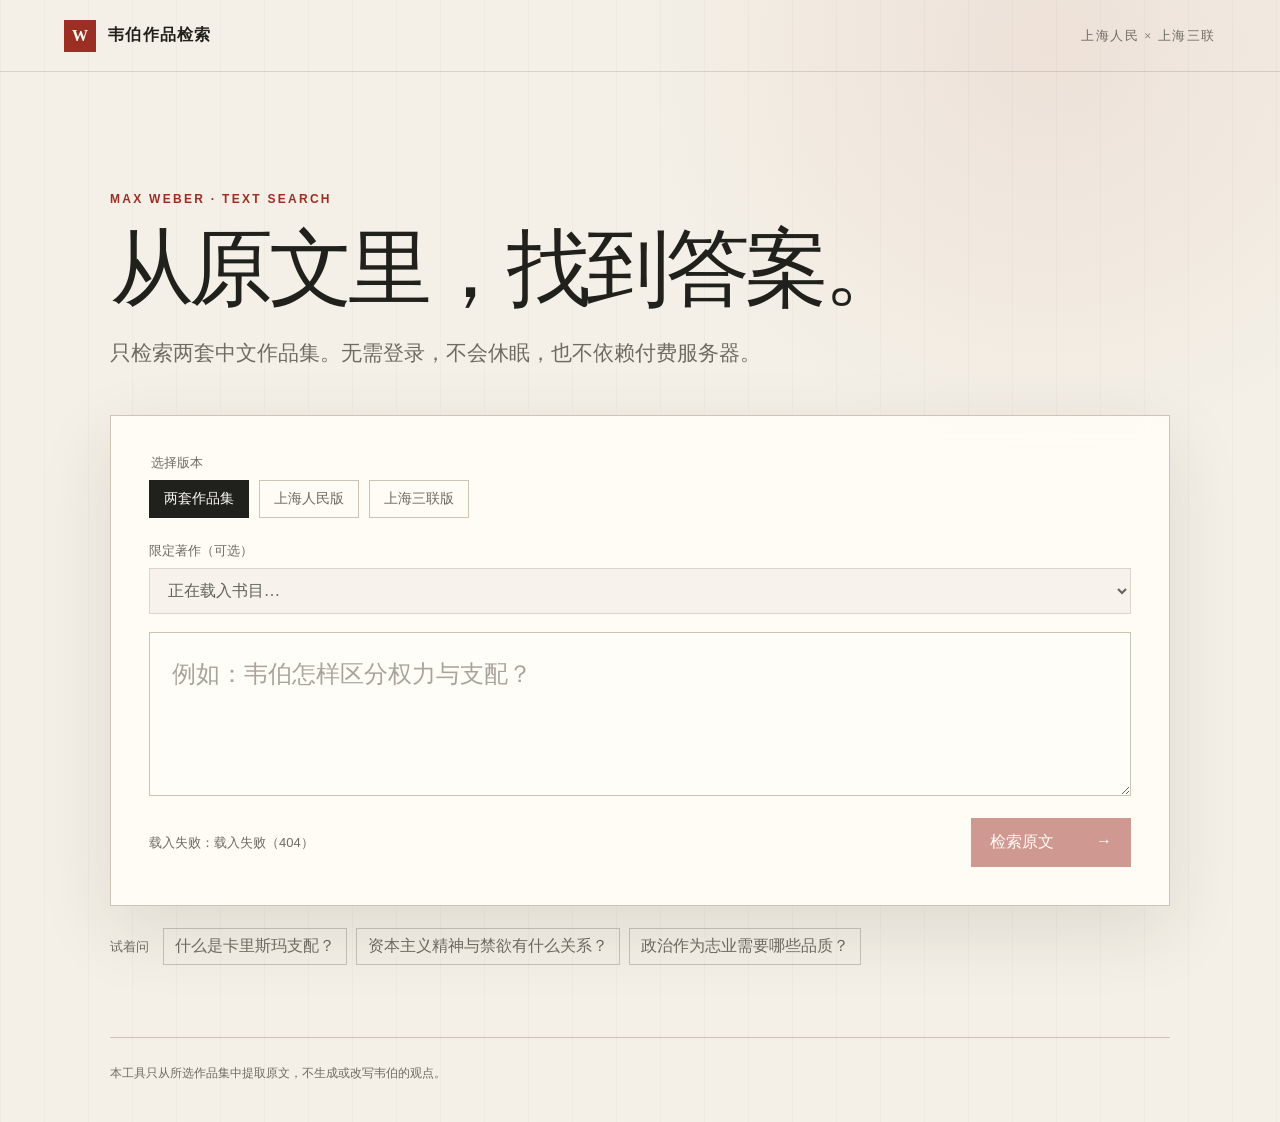
==== docs/index.html @ 70a60e96 "Add free static Weber search site" ====
<!doctype html>
<html lang="zh-CN">
  <head>
    <meta charset="utf-8" />
    <meta name="viewport" content="width=device-width, initial-scale=1" />
    <meta name="description" content="在上海人民出版社与上海三联书店两套韦伯作品集中检索原文。" />
    <title>韦伯作品检索</title>
    <link rel="stylesheet" href="styles.css" />
  </head>
  <body>
    <header class="masthead">
      <a class="brand" href="./" aria-label="返回首页">
        <span class="brand-mark">W</span>
        <span>韦伯作品检索</span>
      </a>
      <span class="edition-note">上海人民 × 上海三联</span>
    </header>

    <main>
      <section class="hero">
        <p class="eyebrow">MAX WEBER · TEXT SEARCH</p>
        <h1>从原文里，找到答案。</h1>
        <p class="lede">只检索两套中文作品集。无需登录，不会休眠，也不依赖付费服务器。</p>

        <form id="search-form" class="search-card">
          <fieldset class="scope-picker">
            <legend>选择版本</legend>
            <label><input type="radio" name="edition" value="all" checked /><span>两套作品集</span></label>
            <label><input type="radio" name="edition" value="上海人民出版社" /><span>上海人民版</span></label>
            <label><input type="radio" name="edition" value="上海三联书店" /><span>上海三联版</span></label>
          </fieldset>

          <label class="book-field">
            <span>限定著作（可选）</span>
            <select id="book-select" disabled>
              <option value="">正在载入书目…</option>
            </select>
          </label>

          <label class="question-field">
            <span class="sr-only">输入问题或关键词</span>
            <textarea id="query" rows="3" placeholder="例如：韦伯怎样区分权力与支配？" required></textarea>
          </label>

          <div class="search-actions">
            <div id="status" class="status" role="status">正在载入两套作品集…</div>
            <button id="submit-button" type="submit" disabled>
              <span>检索原文</span><span aria-hidden="true">→</span>
            </button>
          </div>
        </form>

        <div class="examples" aria-label="示例问题">
          <span>试着问</span>
          <button type="button">什么是卡里斯玛支配？</button>
          <button type="button">资本主义精神与禁欲有什么关系？</button>
          <button type="button">政治作为志业需要哪些品质？</button>
        </div>
      </section>

      <section id="answer-section" class="answer-section" hidden>
        <div class="section-heading">
          <div>
            <p class="eyebrow">EXTRACTIVE ANSWER</p>
            <h2>原文式回答</h2>
          </div>
          <p id="result-meta"></p>
        </div>
        <div id="answer" class="answer"></div>
        <div class="source-heading">
          <h3>相关原文</h3>
          <span>按相关度排列</span>
        </div>
        <div id="results" class="results"></div>
      </section>

      <section id="empty-section" class="empty-section" hidden>
        <h2>没有找到足够相关的原文</h2>
        <p>可以换一个更具体的概念，或取消著作限定后再试。</p>
      </section>
    </main>

    <footer>
      <span>本工具只从所选作品集中提取原文，不生成或改写韦伯的观点。</span>
      <span id="corpus-stats"></span>
    </footer>

    <script type="module" src="app.js"></script>
  </body>
</html>
---- docs/styles.css ----
:root {
  --paper: #f4f0e7;
  --paper-deep: #e9e2d5;
  --ink: #20201d;
  --muted: #6f6b63;
  --line: #cdc4b5;
  --accent: #9c2f24;
  --accent-dark: #742219;
  --white: #fffdf8;
  --shadow: 0 24px 70px rgba(50, 38, 26, 0.11);
}

* { box-sizing: border-box; }

html { scroll-behavior: smooth; }

body {
  margin: 0;
  color: var(--ink);
  background:
    radial-gradient(circle at 82% 4%, rgba(156, 47, 36, 0.08), transparent 26rem),
    linear-gradient(90deg, rgba(32, 32, 29, 0.025) 1px, transparent 1px),
    var(--paper);
  background-size: auto, 44px 44px, auto;
  font-family: "Noto Serif SC", "Songti SC", SimSun, serif;
  min-height: 100vh;
}

button, select, textarea { font: inherit; }

.masthead {
  height: 72px;
  padding: 0 clamp(22px, 5vw, 72px);
  display: flex;
  align-items: center;
  justify-content: space-between;
  border-bottom: 1px solid rgba(111, 107, 99, 0.22);
}

.brand {
  display: inline-flex;
  align-items: center;
  gap: 12px;
  color: inherit;
  text-decoration: none;
  font-weight: 700;
  letter-spacing: 0.08em;
}

.brand-mark {
  width: 32px;
  height: 32px;
  display: grid;
  place-items: center;
  color: var(--white);
  background: var(--accent);
  font-family: Georgia, serif;
  letter-spacing: 0;
}

.edition-note, .status, footer, .source-heading span, .result-meta { color: var(--muted); }
.edition-note { font-size: 13px; letter-spacing: 0.12em; }

main { width: min(1060px, calc(100% - 40px)); margin: 0 auto; }

.hero { padding: clamp(68px, 10vw, 120px) 0 72px; }

.eyebrow {
  margin: 0 0 18px;
  color: var(--accent);
  font-family: Inter, Arial, sans-serif;
  font-size: 12px;
  font-weight: 700;
  letter-spacing: 0.19em;
}

h1, h2, h3, p { margin-top: 0; }

h1 {
  max-width: 820px;
  margin-bottom: 20px;
  font-size: clamp(45px, 8vw, 84px);
  font-weight: 500;
  line-height: 1.08;
  letter-spacing: -0.055em;
}

.lede {
  max-width: 680px;
  margin-bottom: 42px;
  color: var(--muted);
  font-size: clamp(17px, 2vw, 21px);
  line-height: 1.8;
}

.search-card {
  padding: clamp(22px, 4vw, 38px);
  background: rgba(255, 253, 248, 0.88);
  border: 1px solid var(--line);
  box-shadow: var(--shadow);
  backdrop-filter: blur(12px);
}

.scope-picker {
  margin: 0 0 24px;
  padding: 0;
  border: 0;
  display: flex;
  flex-wrap: wrap;
  gap: 10px;
}

.scope-picker legend, .book-field > span {
  width: 100%;
  margin-bottom: 8px;
  color: var(--muted);
  font-size: 13px;
}

.scope-picker label { cursor: pointer; }
.scope-picker input { position: absolute; opacity: 0; pointer-events: none; }
.scope-picker span {
  display: block;
  padding: 9px 14px;
  border: 1px solid var(--line);
  color: var(--muted);
  font-size: 14px;
  transition: 160ms ease;
}
.scope-picker input:checked + span { color: var(--white); border-color: var(--ink); background: var(--ink); }
.scope-picker input:focus-visible + span { outline: 3px solid rgba(156, 47, 36, 0.25); }

.book-field { display: block; margin-bottom: 18px; }
.book-field > span { display: block; }
select {
  width: 100%;
  min-height: 46px;
  padding: 0 14px;
  border: 1px solid var(--line);
  border-radius: 0;
  color: var(--ink);
  background: var(--paper);
}

textarea {
  width: 100%;
  padding: 22px;
  resize: vertical;
  border: 1px solid var(--line);
  border-radius: 0;
  color: var(--ink);
  background: var(--white);
  font-size: clamp(18px, 2.5vw, 24px);
  line-height: 1.65;
  outline: none;
}
textarea:focus, select:focus { border-color: var(--accent); box-shadow: 0 0 0 3px rgba(156, 47, 36, 0.12); outline: none; }
textarea::placeholder { color: #aaa39a; }

.search-actions {
  display: flex;
  align-items: center;
  justify-content: space-between;
  gap: 20px;
  margin-top: 18px;
}

.status { font-family: Inter, Arial, sans-serif; font-size: 13px; }

#submit-button {
  min-width: 160px;
  padding: 13px 18px;
  display: flex;
  justify-content: space-between;
  gap: 28px;
  color: var(--white);
  border: 1px solid var(--accent);
  background: var(--accent);
  cursor: pointer;
}
#submit-button:hover { background: var(--accent-dark); }
#submit-button:disabled { cursor: wait; opacity: 0.48; }

.examples { margin-top: 22px; display: flex; flex-wrap: wrap; align-items: center; gap: 9px; }
.examples > span { margin-right: 5px; color: var(--muted); font-size: 13px; }
.examples button {
  padding: 7px 11px;
  color: var(--muted);
  border: 1px solid rgba(111, 107, 99, 0.35);
  background: transparent;
  cursor: pointer;
}
.examples button:hover { color: var(--accent); border-color: var(--accent); }

.answer-section { padding: 68px 0 90px; border-top: 1px solid var(--line); }
.section-heading { display: flex; justify-content: space-between; align-items: end; gap: 24px; }
h2 { margin-bottom: 18px; font-size: clamp(32px, 5vw, 52px); font-weight: 500; }
.answer {
  margin: 10px 0 48px;
  padding: clamp(24px, 4vw, 40px);
  border-left: 4px solid var(--accent);
  background: rgba(255, 253, 248, 0.72);
  font-size: 18px;
  line-height: 1.95;
}
.answer p:last-child { margin-bottom: 0; }
.citation { color: var(--accent); font-size: 13px; white-space: nowrap; }

.source-heading { display: flex; align-items: baseline; justify-content: space-between; border-bottom: 1px solid var(--ink); }
.source-heading h3 { margin-bottom: 12px; font-size: 22px; font-weight: 600; }
.source-heading span { font-size: 12px; }

.result { padding: 28px 0; border-bottom: 1px solid var(--line); }
.result-top { display: flex; align-items: baseline; justify-content: space-between; gap: 20px; margin-bottom: 12px; }
.result h4 { margin: 0; font-size: 19px; font-weight: 600; }
.result-meta { margin: 0; font-family: Inter, Arial, sans-serif; font-size: 12px; }
.result p { margin-bottom: 0; color: #403e39; line-height: 1.9; }
mark { padding: 0 0.08em; color: inherit; background: #efd7a2; }

.empty-section { padding: 72px 0 120px; border-top: 1px solid var(--line); }
.empty-section h2 { font-size: 32px; }
.empty-section p { color: var(--muted); }

footer {
  width: min(1060px, calc(100% - 40px));
  margin: 0 auto;
  padding: 25px 0 38px;
  display: flex;
  justify-content: space-between;
  gap: 20px;
  border-top: 1px solid var(--line);
  font-size: 12px;
  line-height: 1.7;
}

.sr-only { position: absolute; width: 1px; height: 1px; padding: 0; margin: -1px; overflow: hidden; clip: rect(0, 0, 0, 0); white-space: nowrap; border: 0; }

@media (max-width: 650px) {
  .edition-note { display: none; }
  main { width: min(100% - 24px, 1060px); }
  .hero { padding-top: 52px; }
  .search-card { padding: 18px; }
  .search-actions, .section-heading, .result-top, footer { align-items: stretch; flex-direction: column; }
  #submit-button { width: 100%; }
  .result-top { gap: 6px; }
}

@media (prefers-reduced-motion: reduce) { html { scroll-behavior: auto; } }
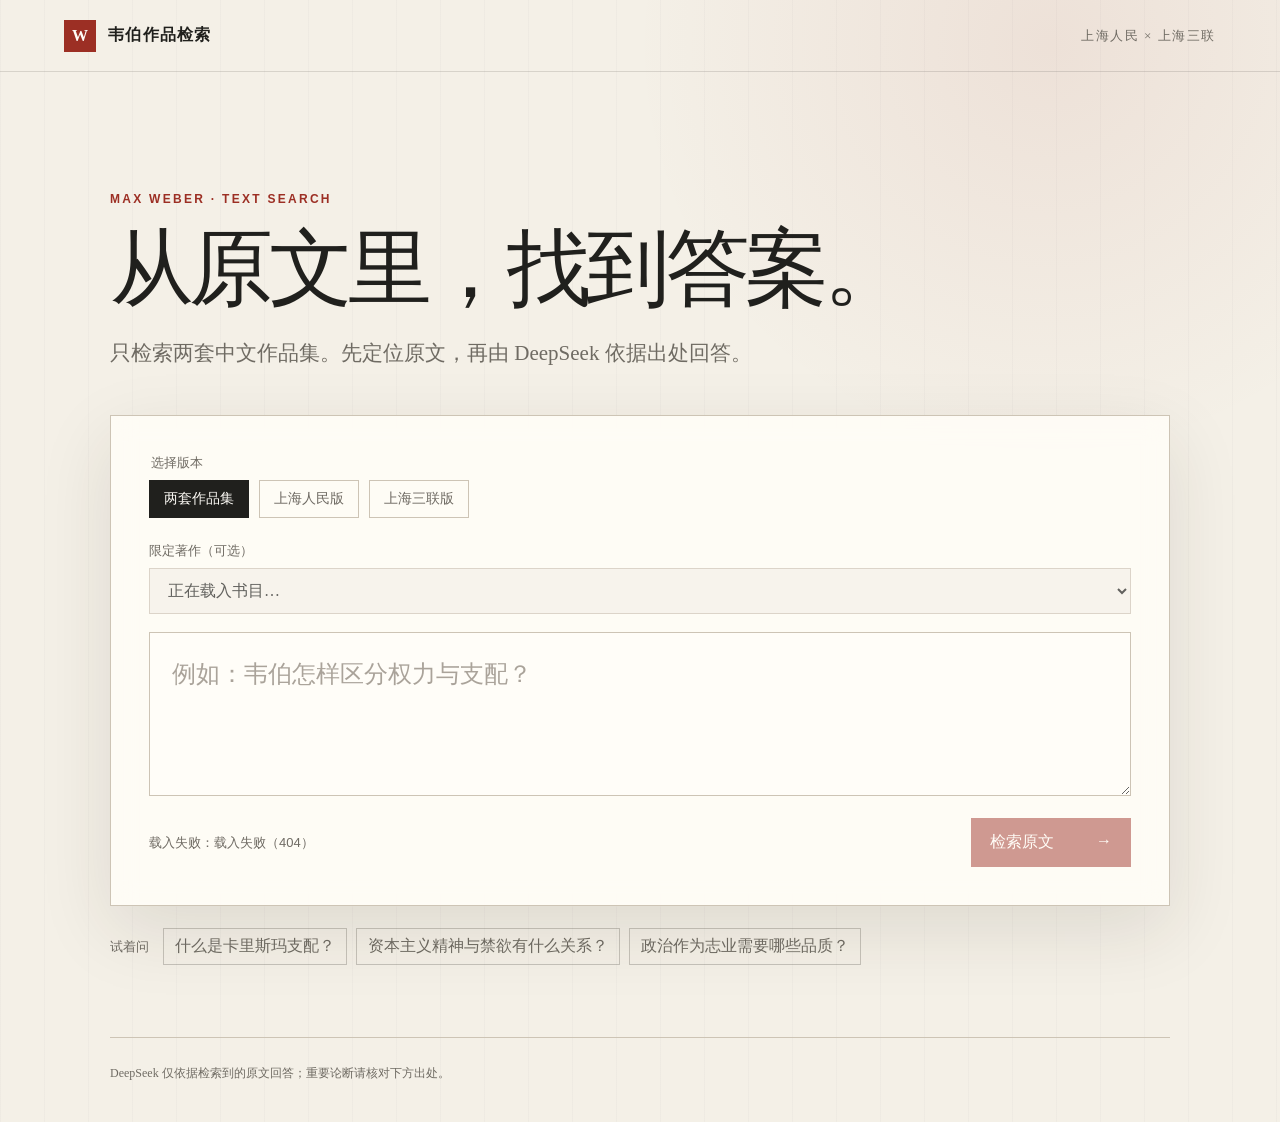
==== commit 4badd780: "Connect static site to DeepSeek Worker" ====
--- a/docs/index.html
+++ b/docs/index.html
@@ -20,7 +20,7 @@
       <section class="hero">
         <p class="eyebrow">MAX WEBER · TEXT SEARCH</p>
         <h1>从原文里，找到答案。</h1>
-        <p class="lede">只检索两套中文作品集。无需登录，不会休眠，也不依赖付费服务器。</p>
+        <p class="lede">只检索两套中文作品集。先定位原文，再由 DeepSeek 依据出处回答。</p>
 
         <form id="search-form" class="search-card">
           <fieldset class="scope-picker">
@@ -62,7 +62,7 @@
         <div class="section-heading">
           <div>
             <p class="eyebrow">EXTRACTIVE ANSWER</p>
-            <h2>原文式回答</h2>
+            <h2>DeepSeek 回答</h2>
           </div>
           <p id="result-meta"></p>
         </div>
@@ -81,7 +81,7 @@
     </main>
 
     <footer>
-      <span>本工具只从所选作品集中提取原文，不生成或改写韦伯的观点。</span>
+      <span>DeepSeek 仅依据检索到的原文回答；重要论断请核对下方出处。</span>
       <span id="corpus-stats"></span>
     </footer>
 
